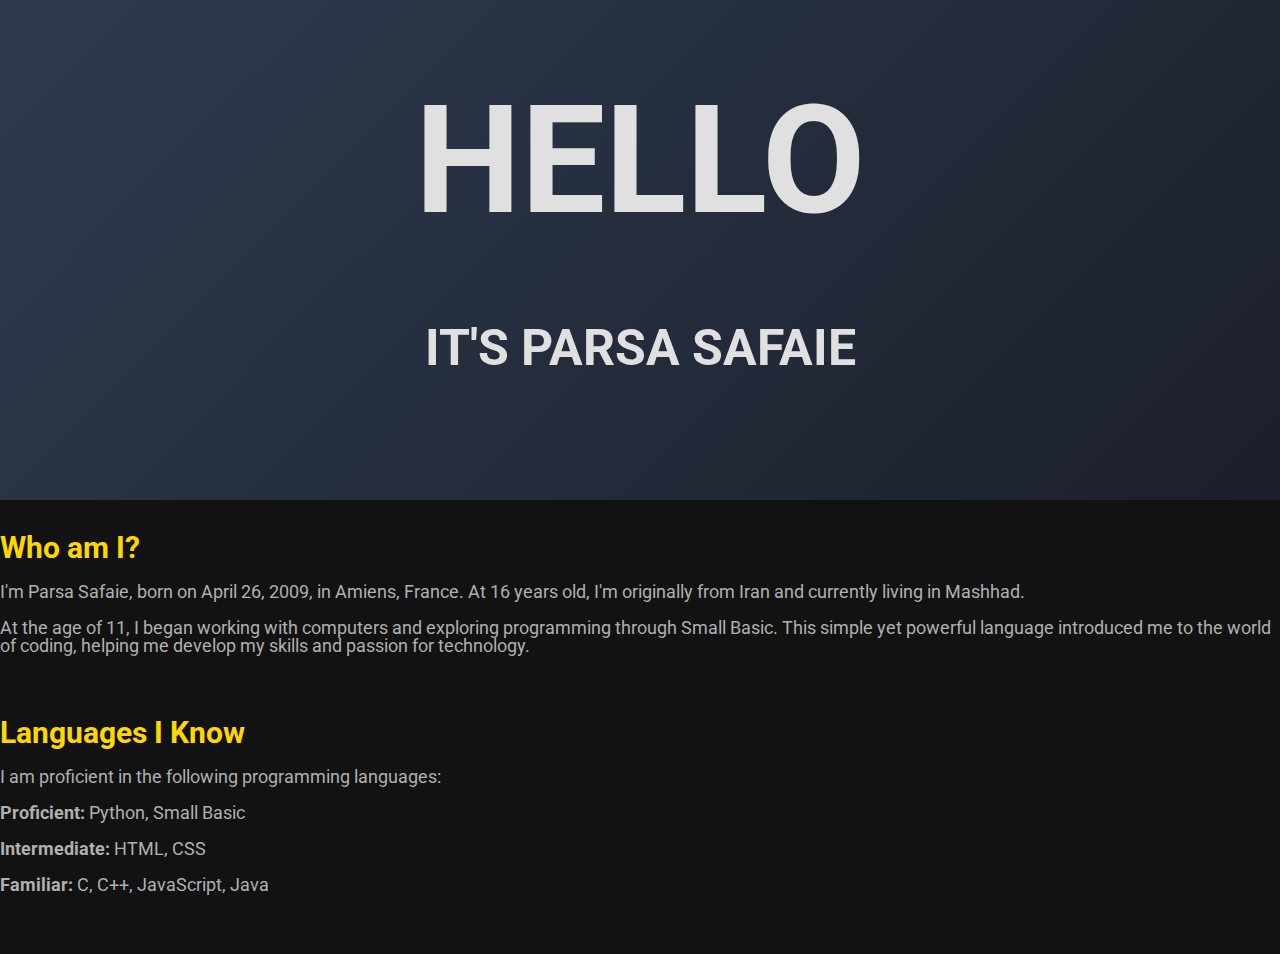
==== main.html @ f6d18842 "improve style" ====
<!DOCTYPE html>
<html>
<head>
    <link href="https://fonts.googleapis.com/css2?family=Roboto:wght@400;500;700&display=swap" rel="stylesheet">
    <meta charset='utf-8'>
    <meta http-equiv='X-UA-Compatible' content='IE=edge'>
    <title>PS</title>
    <meta name='viewport' content='width=device-width, initial-scale=1'>
    <link rel='stylesheet' type='text/css' media='screen' href='main.css'>
</head>

</head>
<body>
    <div class="intro-hello">
        <h1 class="title">HELLO</h1>
        <h3 class="mini-title">IT'S PARSA SAFAIE</h3>
    </div>

    <div class="info-div">
        <h3 class="part-title">Who am I?</h3>
        <p class="info">I'm Parsa Safaie, born on April 26, 2009, in Amiens, France. At 16 years old, I'm originally from Iran and currently living in Mashhad.</p>
        <p class="info">At the age of 11, I began working with computers and exploring programming through Small Basic. This simple yet powerful language introduced me to the world of coding, helping me develop my skills and passion for technology.</p>
    </div>

    <div class="info-div">
        <h3 class="part-title">Languages I Know</h3>
        <p class="info">I am proficient in the following programming languages:</p>
        <p class="info"><strong>Proficient:</strong> Python, Small Basic</p>
        <p class="info"><strong>Intermediate:</strong> HTML, CSS</p>
        <p class="info"><strong>Familiar:</strong> C, C++, JavaScript, Java</p>
    </div>
    

</body>
</html>
---- main.css ----
body {
    background-color: #121212;
    color: #E0E0E0;
    font-family: 'Roboto', sans-serif;
    margin: 0;
}

.title {
    color: #E0E0E0;
    font-size: 150px;
    margin-bottom: 0;
    margin-top: 0;
}

.part-title {
    font-size: 30px;
    margin-bottom: 10px;
    color: #FFD700;
}

.mini-title {
    color: #E0E0E0;
    font-size: 50px;
}

.intro-hello {
    height: 500px;
    text-align: center;
    background: linear-gradient(135deg, #2E3B4E, #1C1F2B);
    display: flex;
    flex-direction: column;
    justify-content: center;
    gap: 20px;
}

.info {
    font-size: 18px;
    color: #B0B0B0;
    line-height: 1;
}

.info-div {
    margin-bottom: 60px;
}
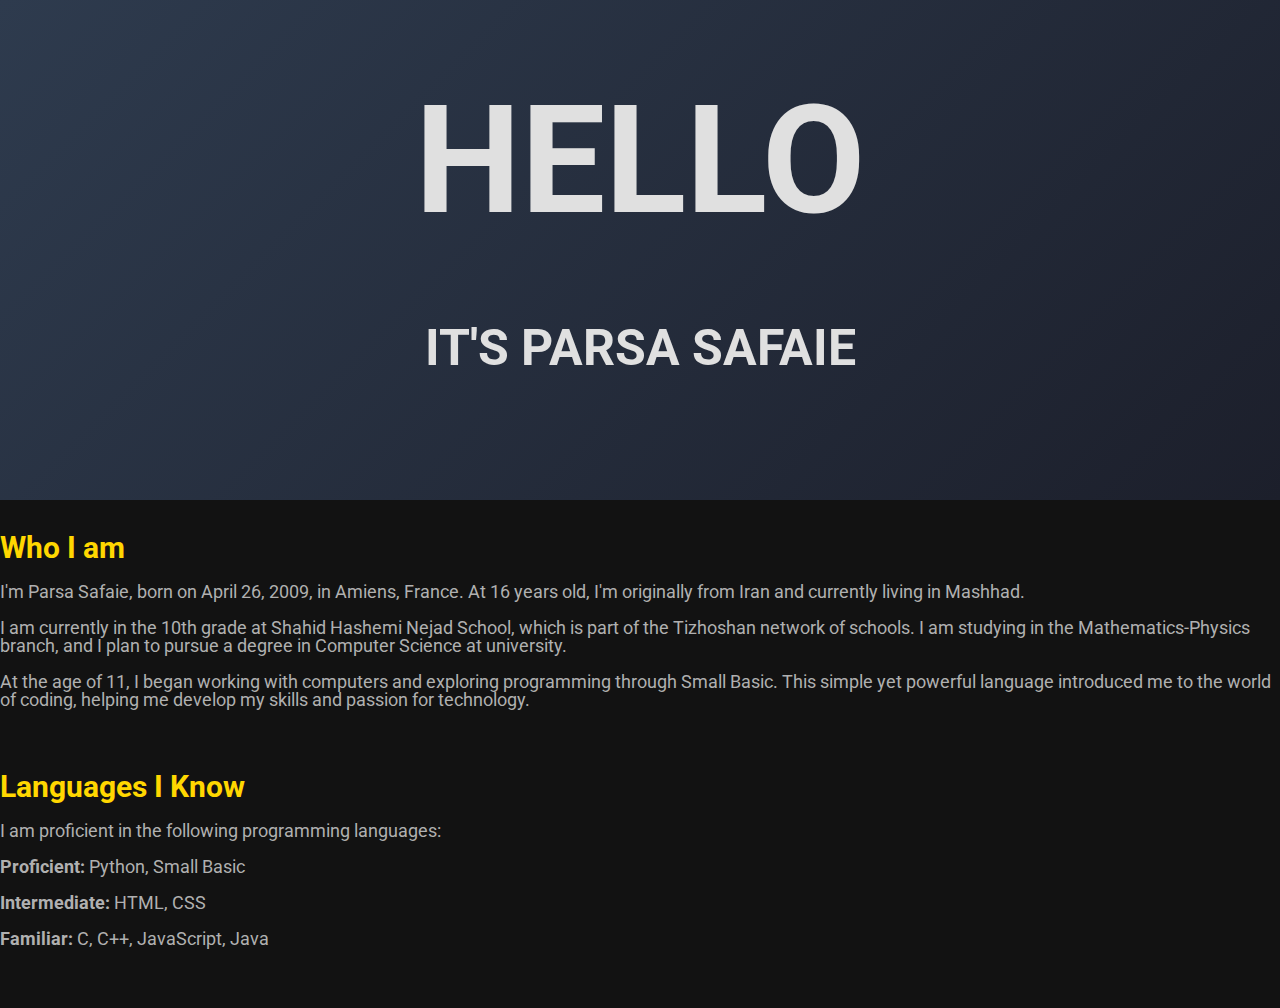
==== commit e2048102: "update "who i am" part" ====
--- a/main.html
+++ b/main.html
@@ -17,8 +17,9 @@
     </div>
 
     <div class="info-div">
-        <h3 class="part-title">Who am I?</h3>
+        <h3 class="part-title">Who I am</h3>
         <p class="info">I'm Parsa Safaie, born on April 26, 2009, in Amiens, France. At 16 years old, I'm originally from Iran and currently living in Mashhad.</p>
+        <p class="info">I am currently in the 10th grade at Shahid Hashemi Nejad School, which is part of the Tizhoshan network of schools. I am studying in the Mathematics-Physics branch, and I plan to pursue a degree in Computer Science at university.</p>
         <p class="info">At the age of 11, I began working with computers and exploring programming through Small Basic. This simple yet powerful language introduced me to the world of coding, helping me develop my skills and passion for technology.</p>
     </div>
 
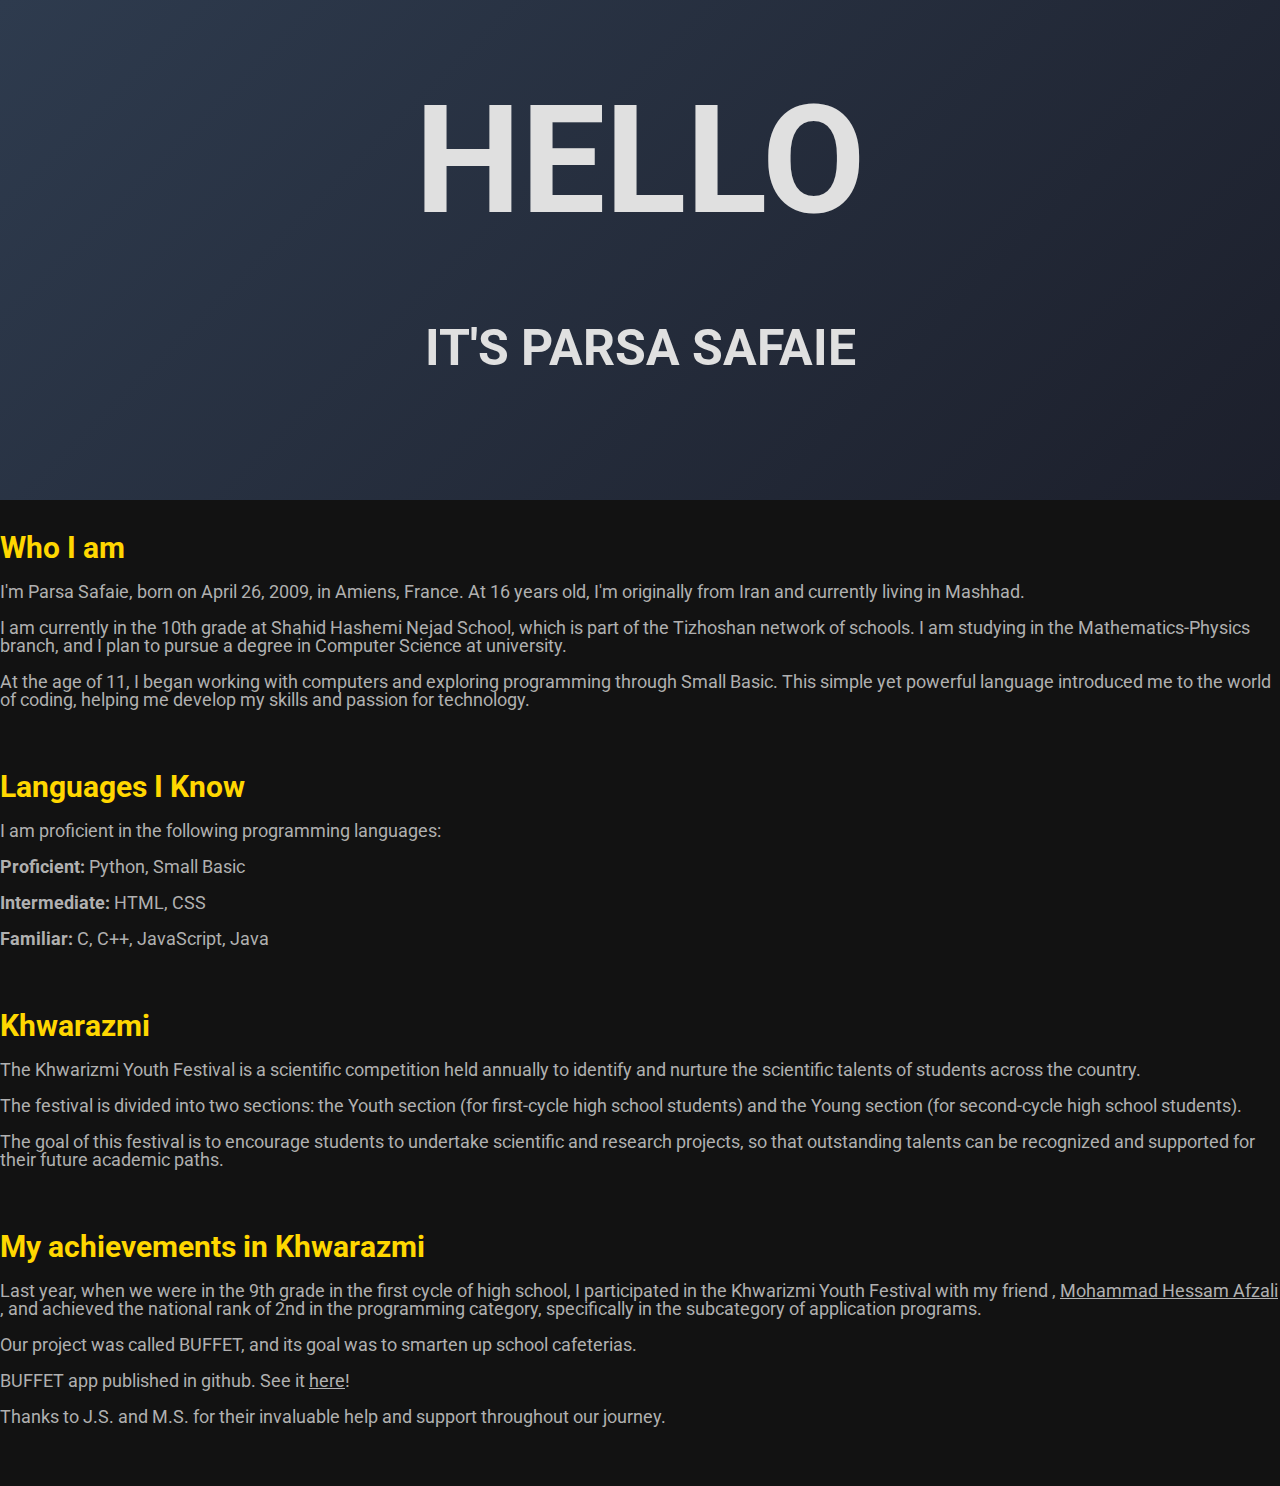
==== commit fb21e649: "add Khwarazmi parts" ====
--- a/main.html
+++ b/main.html
@@ -30,7 +30,21 @@
         <p class="info"><strong>Intermediate:</strong> HTML, CSS</p>
         <p class="info"><strong>Familiar:</strong> C, C++, JavaScript, Java</p>
     </div>
-    
+
+    <div class="info-div">
+        <h3 class="part-title">Khwarazmi</h3>
+        <p class="info">The Khwarizmi Youth Festival is a scientific competition held annually to identify and nurture the scientific talents of students across the country.</p>
+        <p class="info">The festival is divided into two sections: the Youth section (for first-cycle high school students) and the Young section (for second-cycle high school students).</p>
+        <p class="info">The goal of this festival is to encourage students to undertake scientific and research projects, so that outstanding talents can be recognized and supported for their future academic paths.</p>
+    </div>
+
+    <div class="info-div">
+        <h3 class="part-title">My achievements in Khwarazmi</h3>
+        <p class="info">Last year, when we were in the 9th grade in the first cycle of high school, I participated in the Khwarizmi Youth Festival with my friend , <a href="https://github.com/mhafzali">Mohammad Hessam Afzali</a> , and achieved the national rank of 2nd in the programming category, specifically in the subcategory of application programs.</p>
+        <p class="info">Our project was called BUFFET, and its goal was to smarten up school cafeterias.</p>
+        <p class="info">BUFFET app published in github. See it <a href="https://github.com/BuffetProgram/Buffet">here</a>!</p>
+        <p class="info">Thanks to J.S. and M.S. for their invaluable help and support throughout our journey.</p>
+    </div>
 
 </body>
 </html>--- a/main.css
+++ b/main.css
@@ -41,4 +41,12 @@
 
 .info-div {
     margin-bottom: 60px;
+}
+
+a {
+    color: #B0B0B0;
+}
+
+a:hover {
+    color: #FFD700;
 }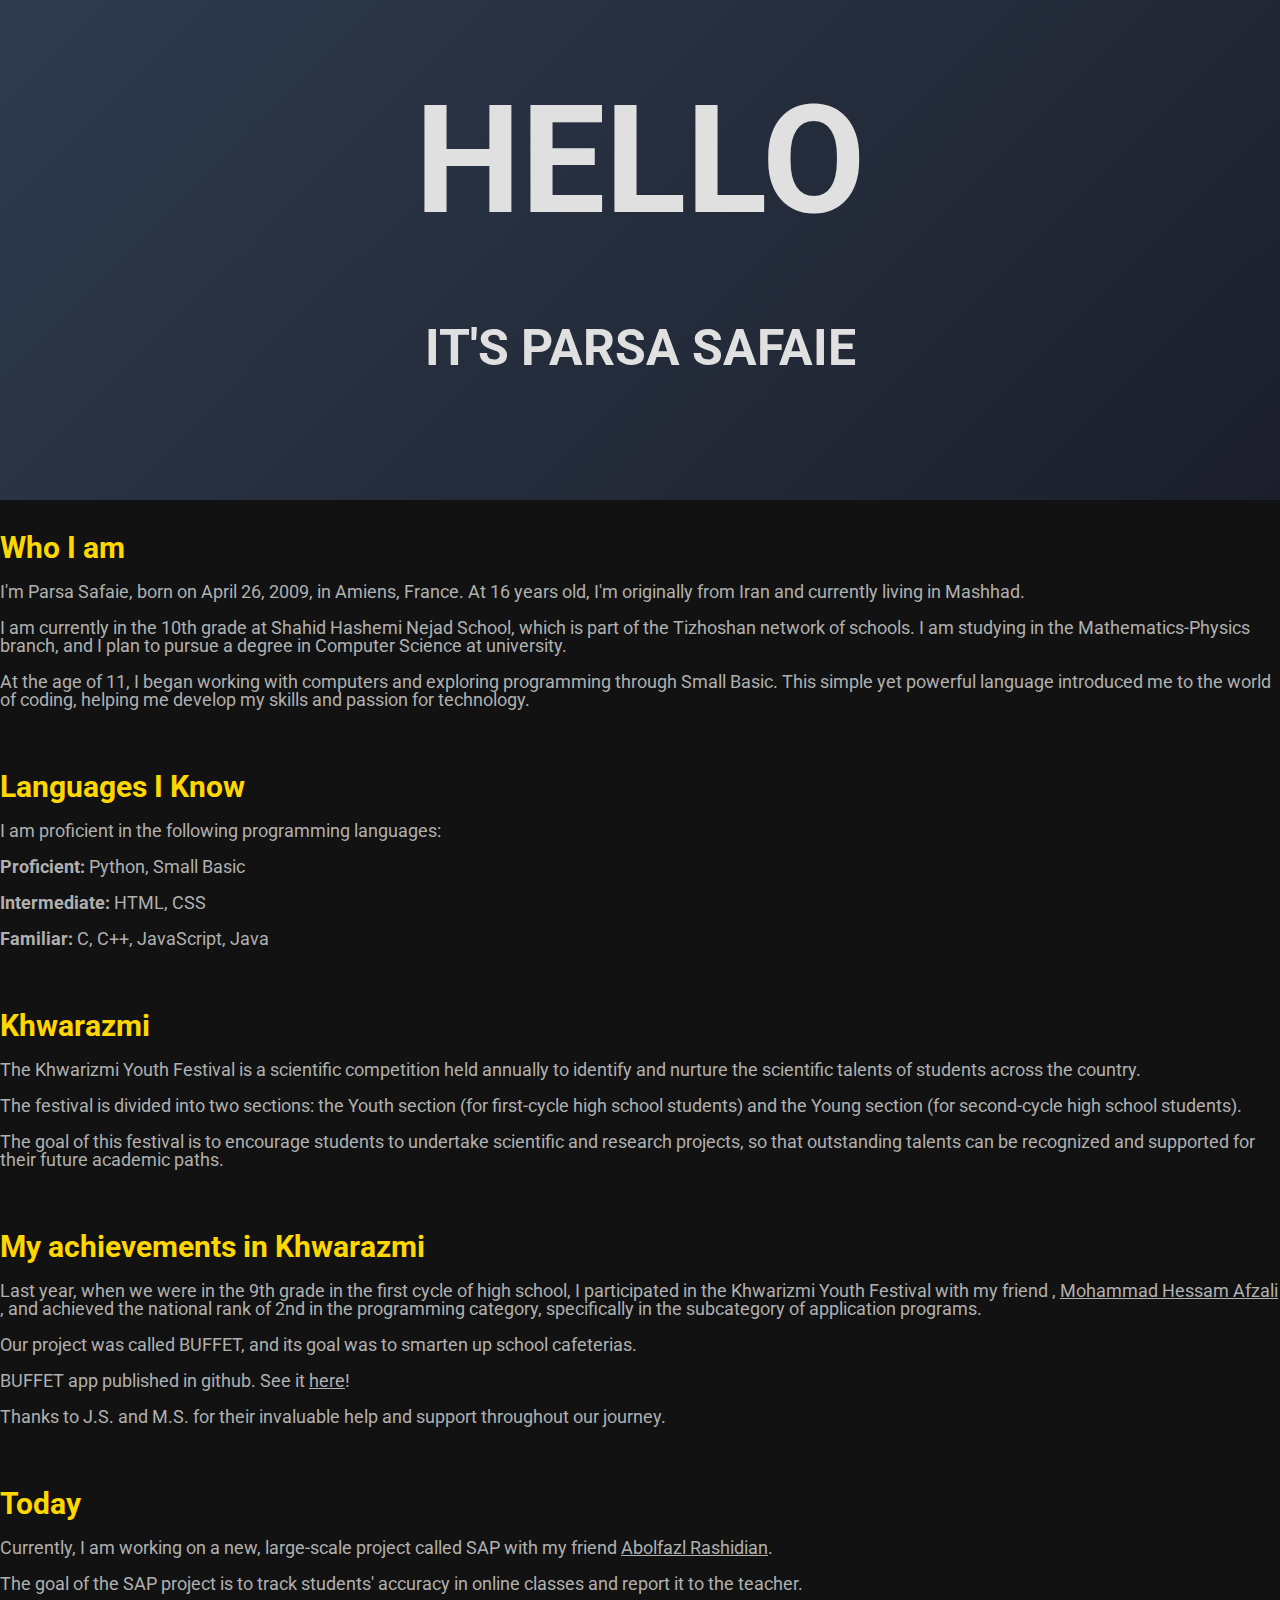
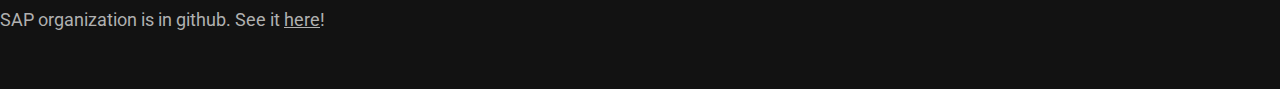
==== commit c1931535: "add "Today" part" ====
--- a/main.html
+++ b/main.html
@@ -46,5 +46,12 @@
         <p class="info">Thanks to J.S. and M.S. for their invaluable help and support throughout our journey.</p>
     </div>
 
+    <div class="info-div">
+        <h3 class="part-title">Today</h3>
+        <p class="info">Currently, I am working on a new, large-scale project called SAP with my friend <a href="https://github.com/abolfazlrashidian">Abolfazl Rashidian</a>.</p>
+        <p class="info">The goal of the SAP project is to track students' accuracy in online classes and report it to the teacher.</p>
+        <p class="info">SAP organization is in github. See it <a href="https://github.com/SAP-Program">here</a>!</p>
+    </div>
+
 </body>
 </html>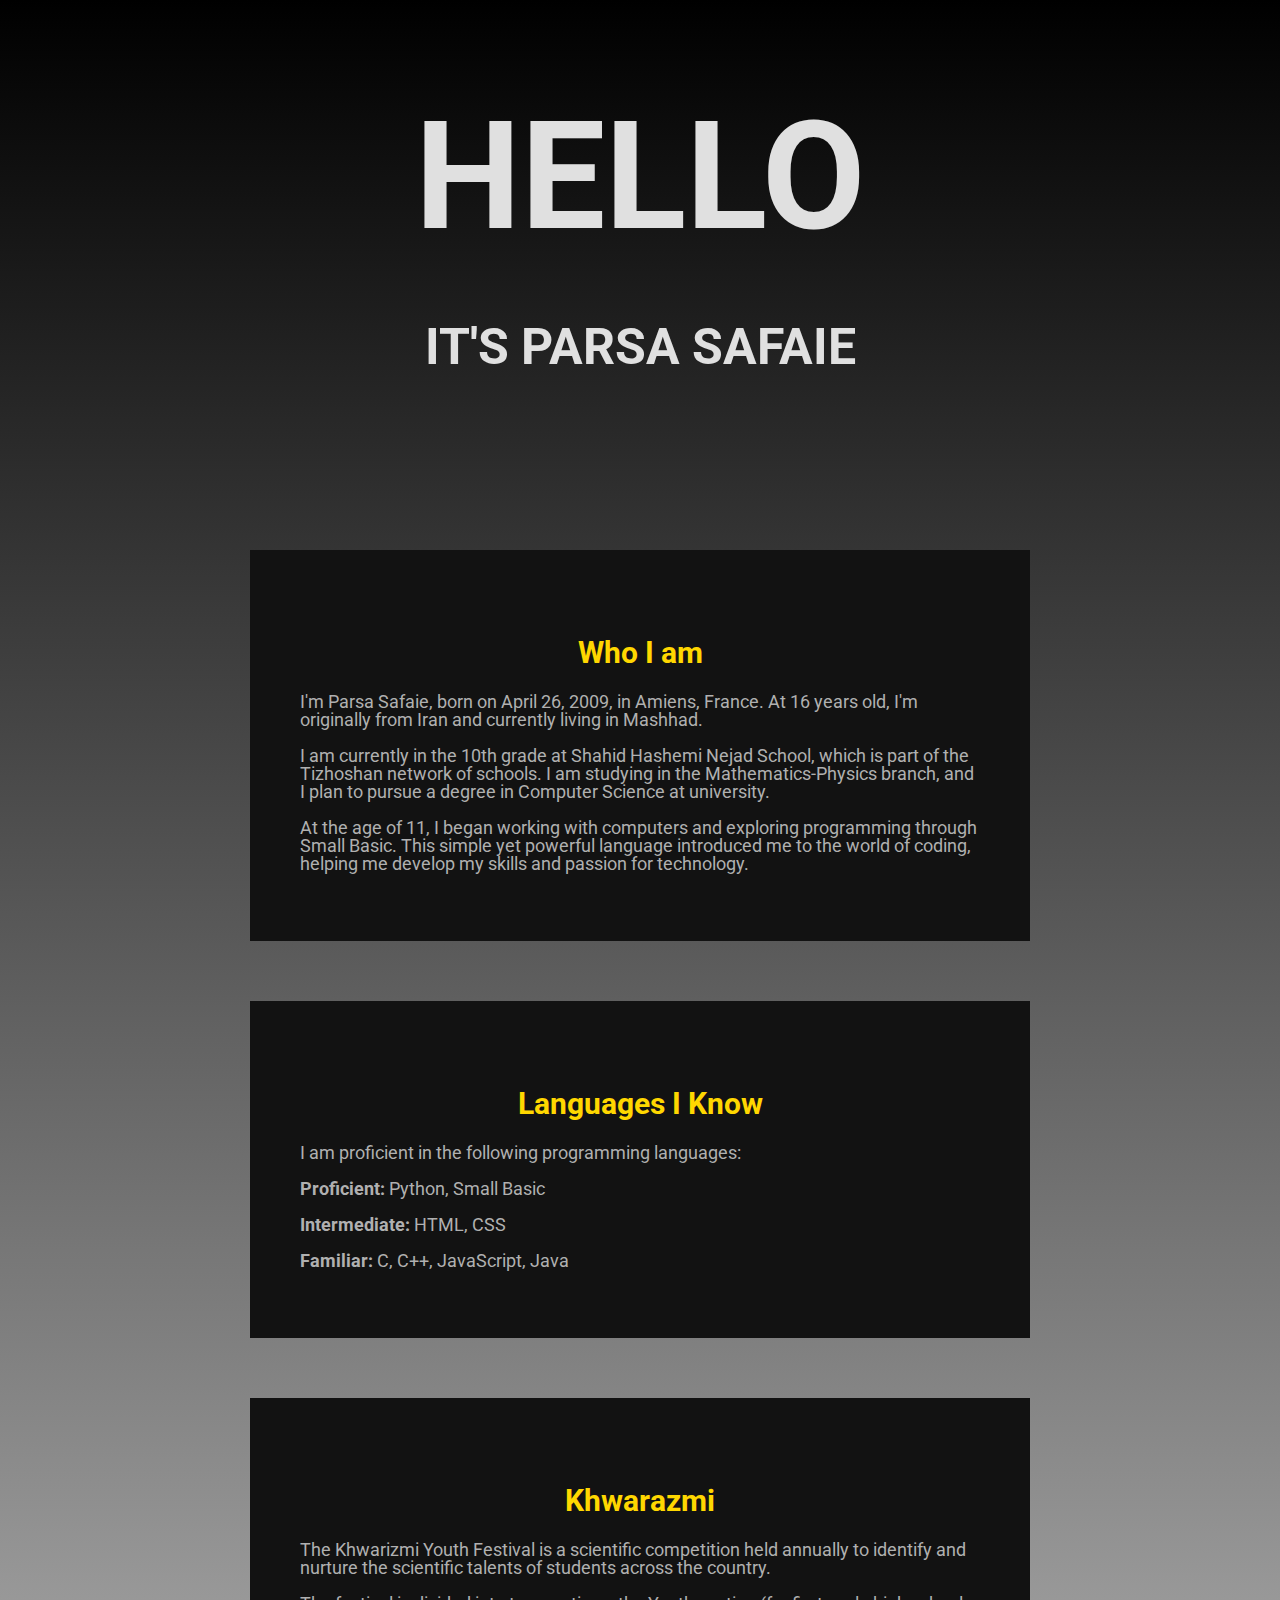
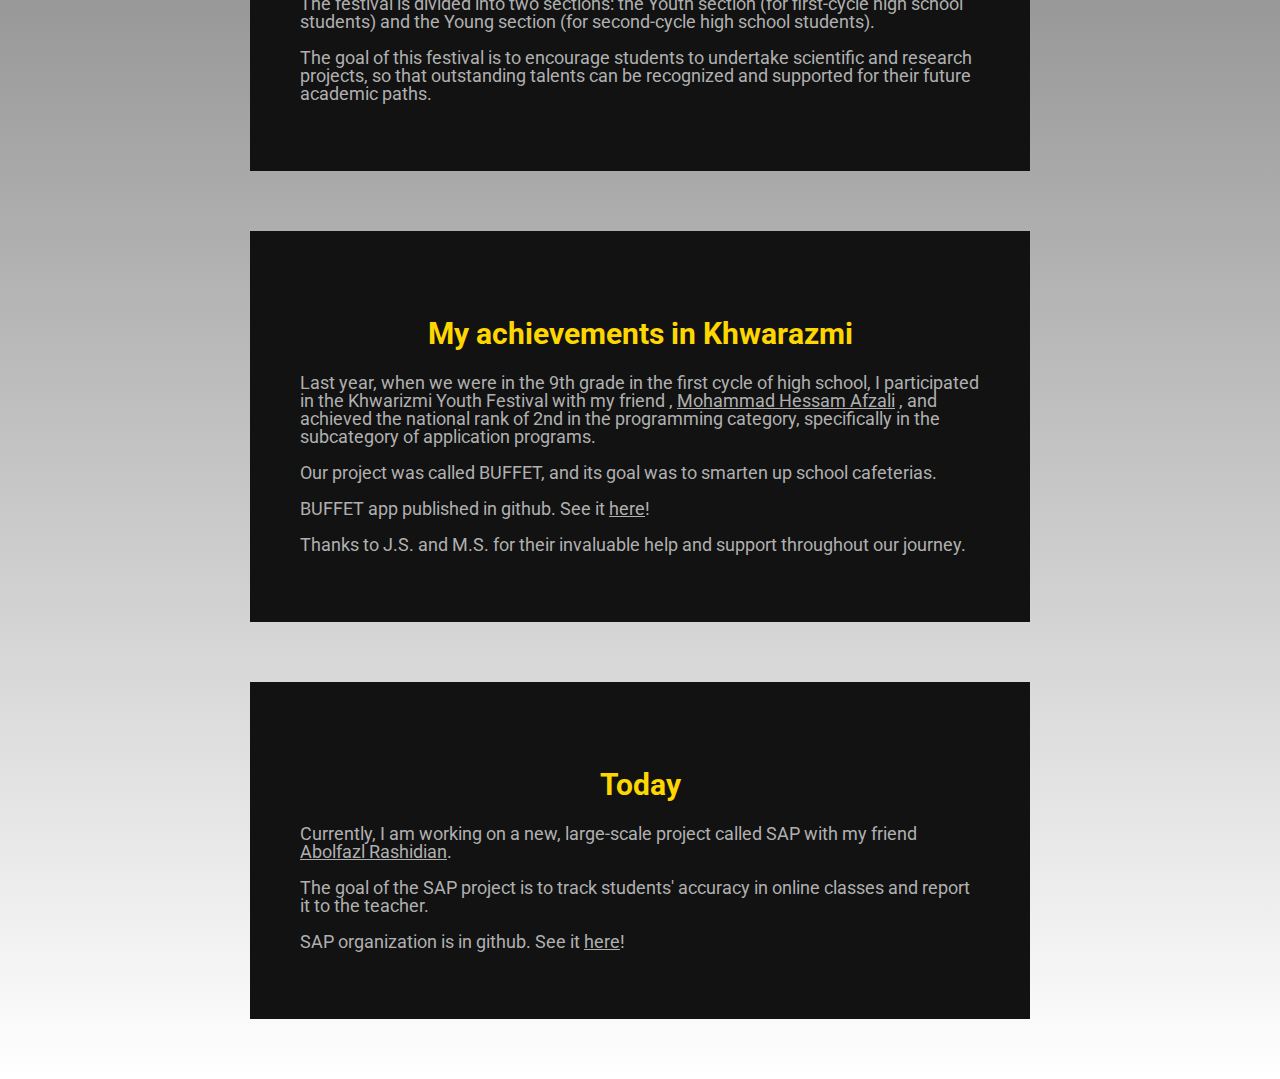
==== commit 5d8c33e8: "update style" ====
--- a/main.html
+++ b/main.html
@@ -15,9 +15,10 @@
         <h1 class="title">HELLO</h1>
         <h3 class="mini-title">IT'S PARSA SAFAIE</h3>
     </div>
+    
 
     <div class="info-div">
-        <h3 class="part-title">Who I am</h3>
+        <h3 class="part-title" h>Who I am</h3>
         <p class="info">I'm Parsa Safaie, born on April 26, 2009, in Amiens, France. At 16 years old, I'm originally from Iran and currently living in Mashhad.</p>
         <p class="info">I am currently in the 10th grade at Shahid Hashemi Nejad School, which is part of the Tizhoshan network of schools. I am studying in the Mathematics-Physics branch, and I plan to pursue a degree in Computer Science at university.</p>
         <p class="info">At the age of 11, I began working with computers and exploring programming through Small Basic. This simple yet powerful language introduced me to the world of coding, helping me develop my skills and passion for technology.</p>
--- a/main.css
+++ b/main.css
@@ -1,8 +1,10 @@
 body {
-    background-color: #121212;
+    background: linear-gradient(180deg, #000000, #FFFFFF);
     color: #E0E0E0;
     font-family: 'Roboto', sans-serif;
     margin: 0;
+    line-height: 1.5;
+
 }
 
 .title {
@@ -16,21 +18,23 @@
     font-size: 30px;
     margin-bottom: 10px;
     color: #FFD700;
+    text-align: center;
 }
 
 .mini-title {
     color: #E0E0E0;
     font-size: 50px;
+    margin-top: 0;
 }
 
 .intro-hello {
     height: 500px;
     text-align: center;
-    background: linear-gradient(135deg, #2E3B4E, #1C1F2B);
     display: flex;
     flex-direction: column;
     justify-content: center;
     gap: 20px;
+    margin-bottom: 50px;
 }
 
 .info {
@@ -40,13 +44,26 @@
 }
 
 .info-div {
+    background-color: #121212;;
     margin-bottom: 60px;
+    margin-left: 250px;
+    margin-right: 250px;
+    padding: 50px;
+    transition: all 0.5s ease;
+
+}
+
+.info-div:hover {
+    transition: all 0.5s ease;
+    transform: scale(1.05);
 }
 
 a {
     color: #B0B0B0;
+    transition: all 0.5s ease;
 }
 
 a:hover {
     color: #FFD700;
-}+    transition: all 0.5s ease;
+}
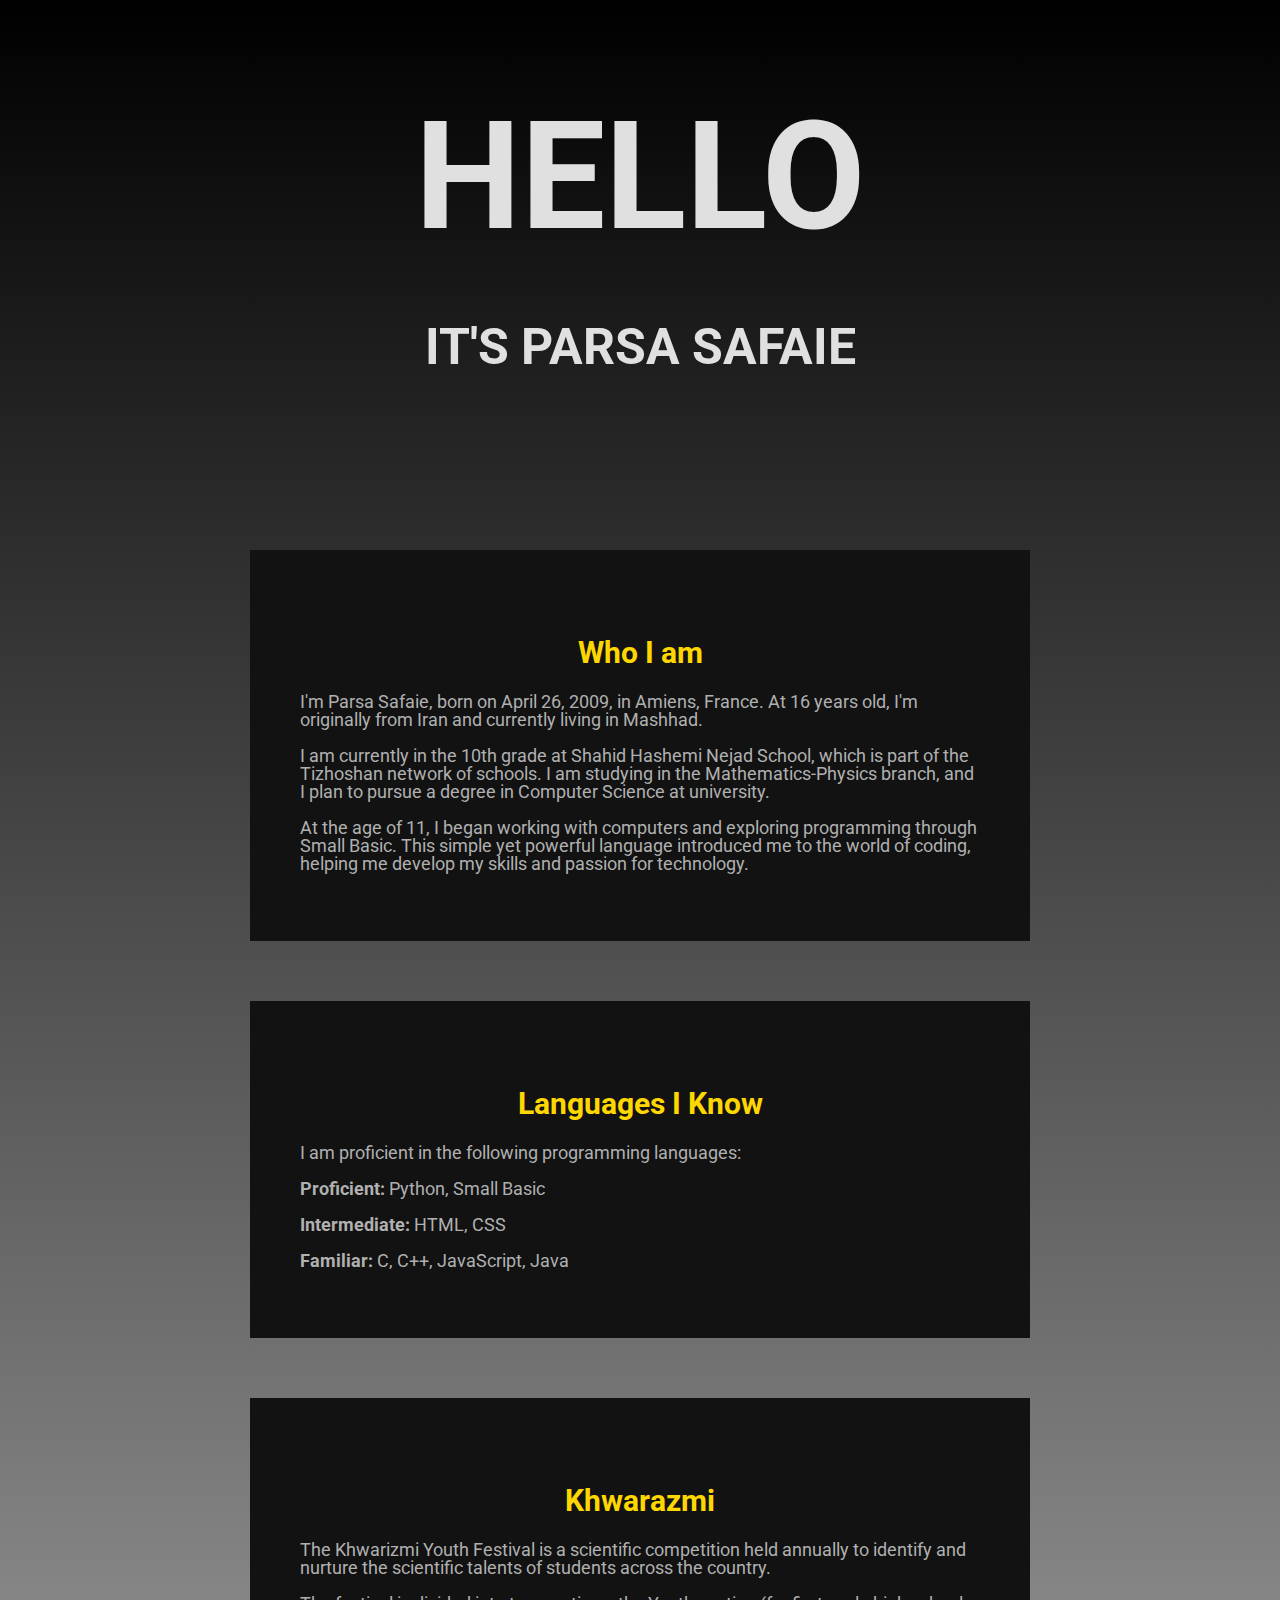
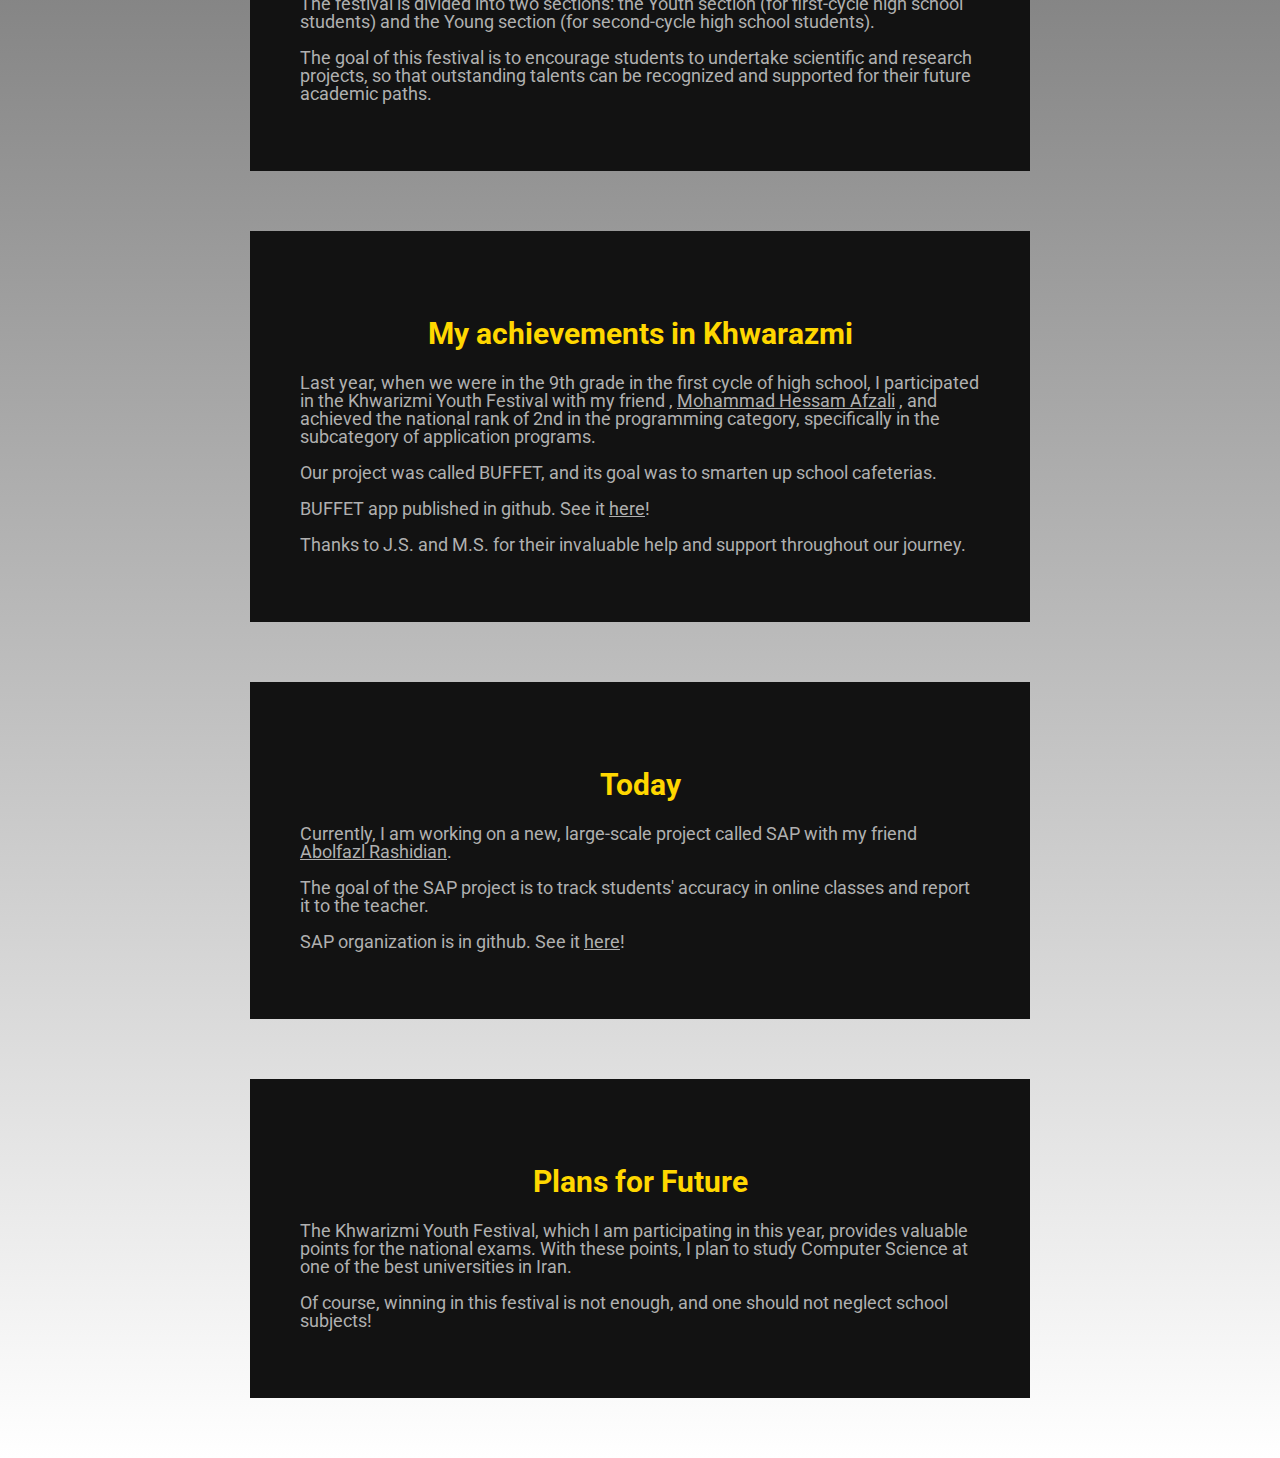
==== commit 1c013def: "add "plans for future" part" ====
--- a/main.html
+++ b/main.html
@@ -54,5 +54,11 @@
         <p class="info">SAP organization is in github. See it <a href="https://github.com/SAP-Program">here</a>!</p>
     </div>
 
+    <div class="info-div">
+        <h3 class="part-title">Plans for Future</h3>
+        <p class="info">The Khwarizmi Youth Festival, which I am participating in this year, provides valuable points for the national exams. With these points, I plan to study Computer Science at one of the best universities in Iran.</p>
+        <p class="info">Of course, winning in this festival is not enough, and one should not neglect school subjects!</p>
+    </div>
+
 </body>
 </html>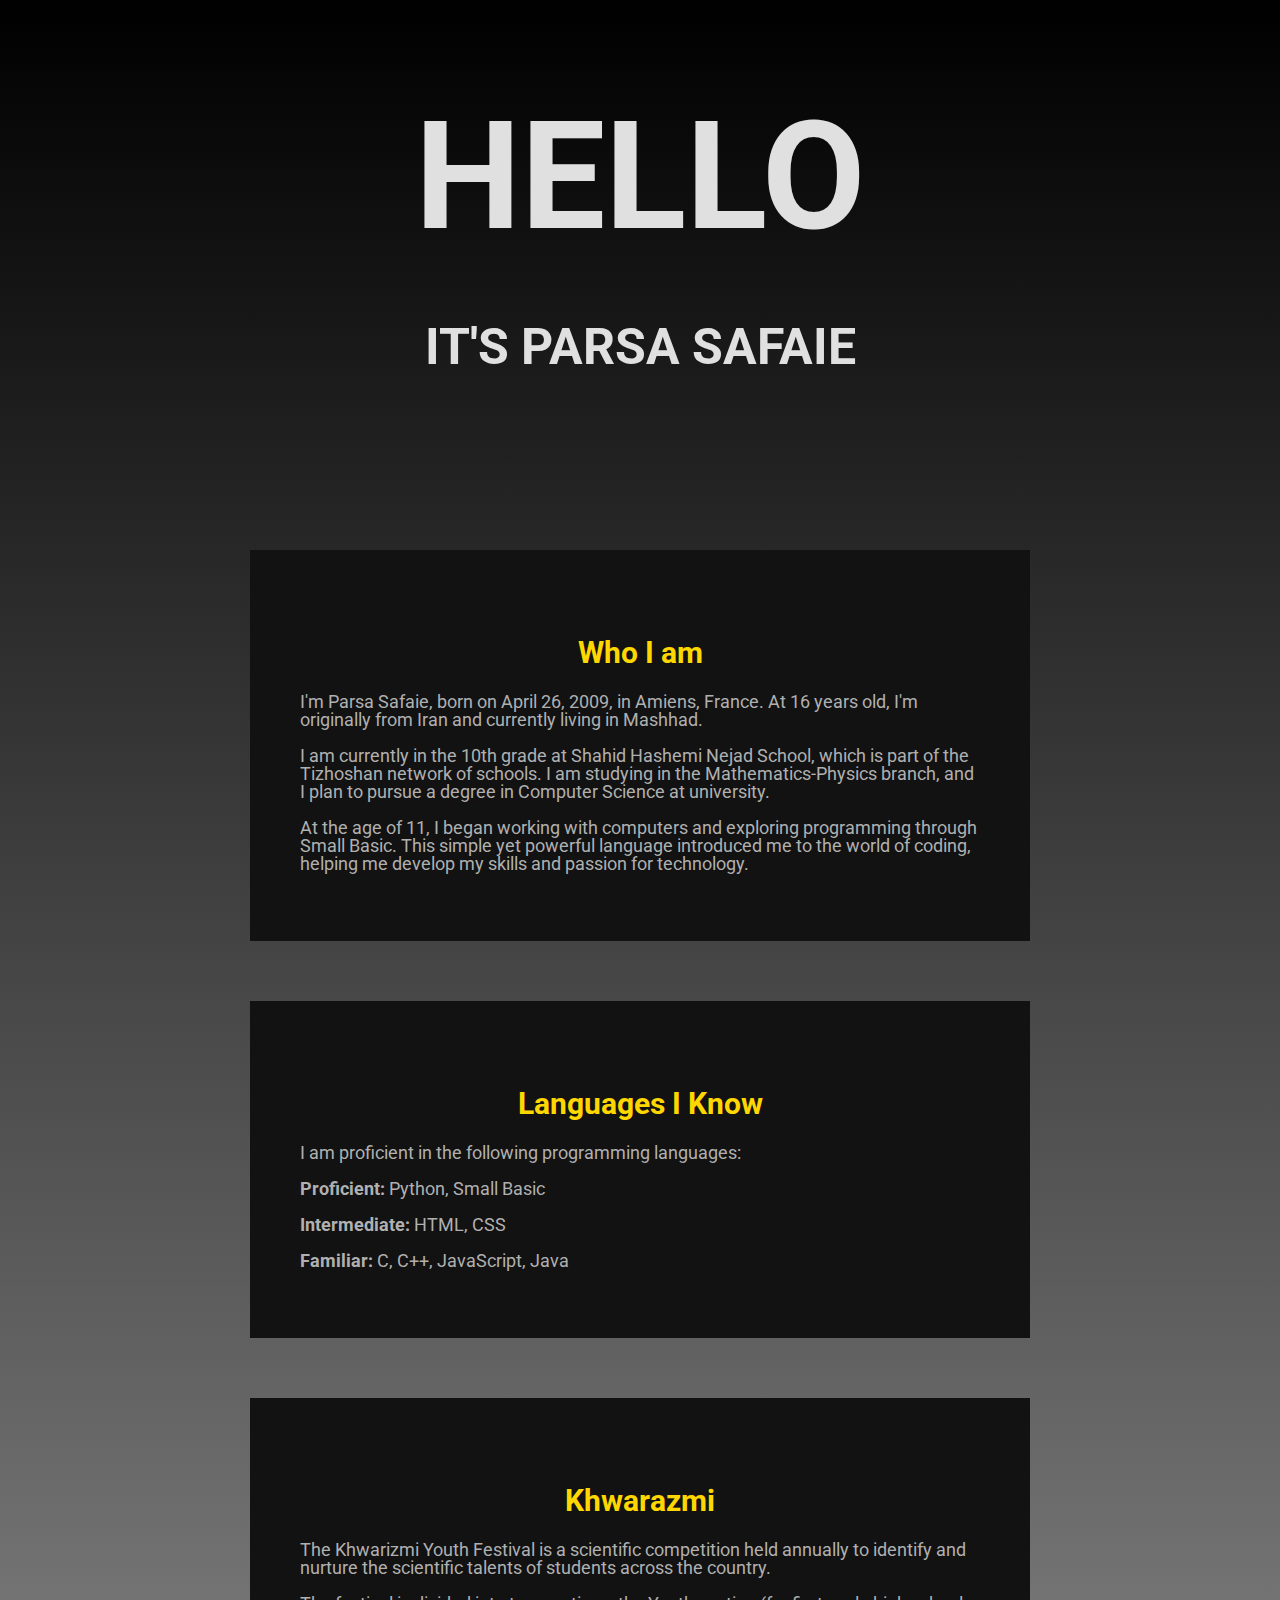
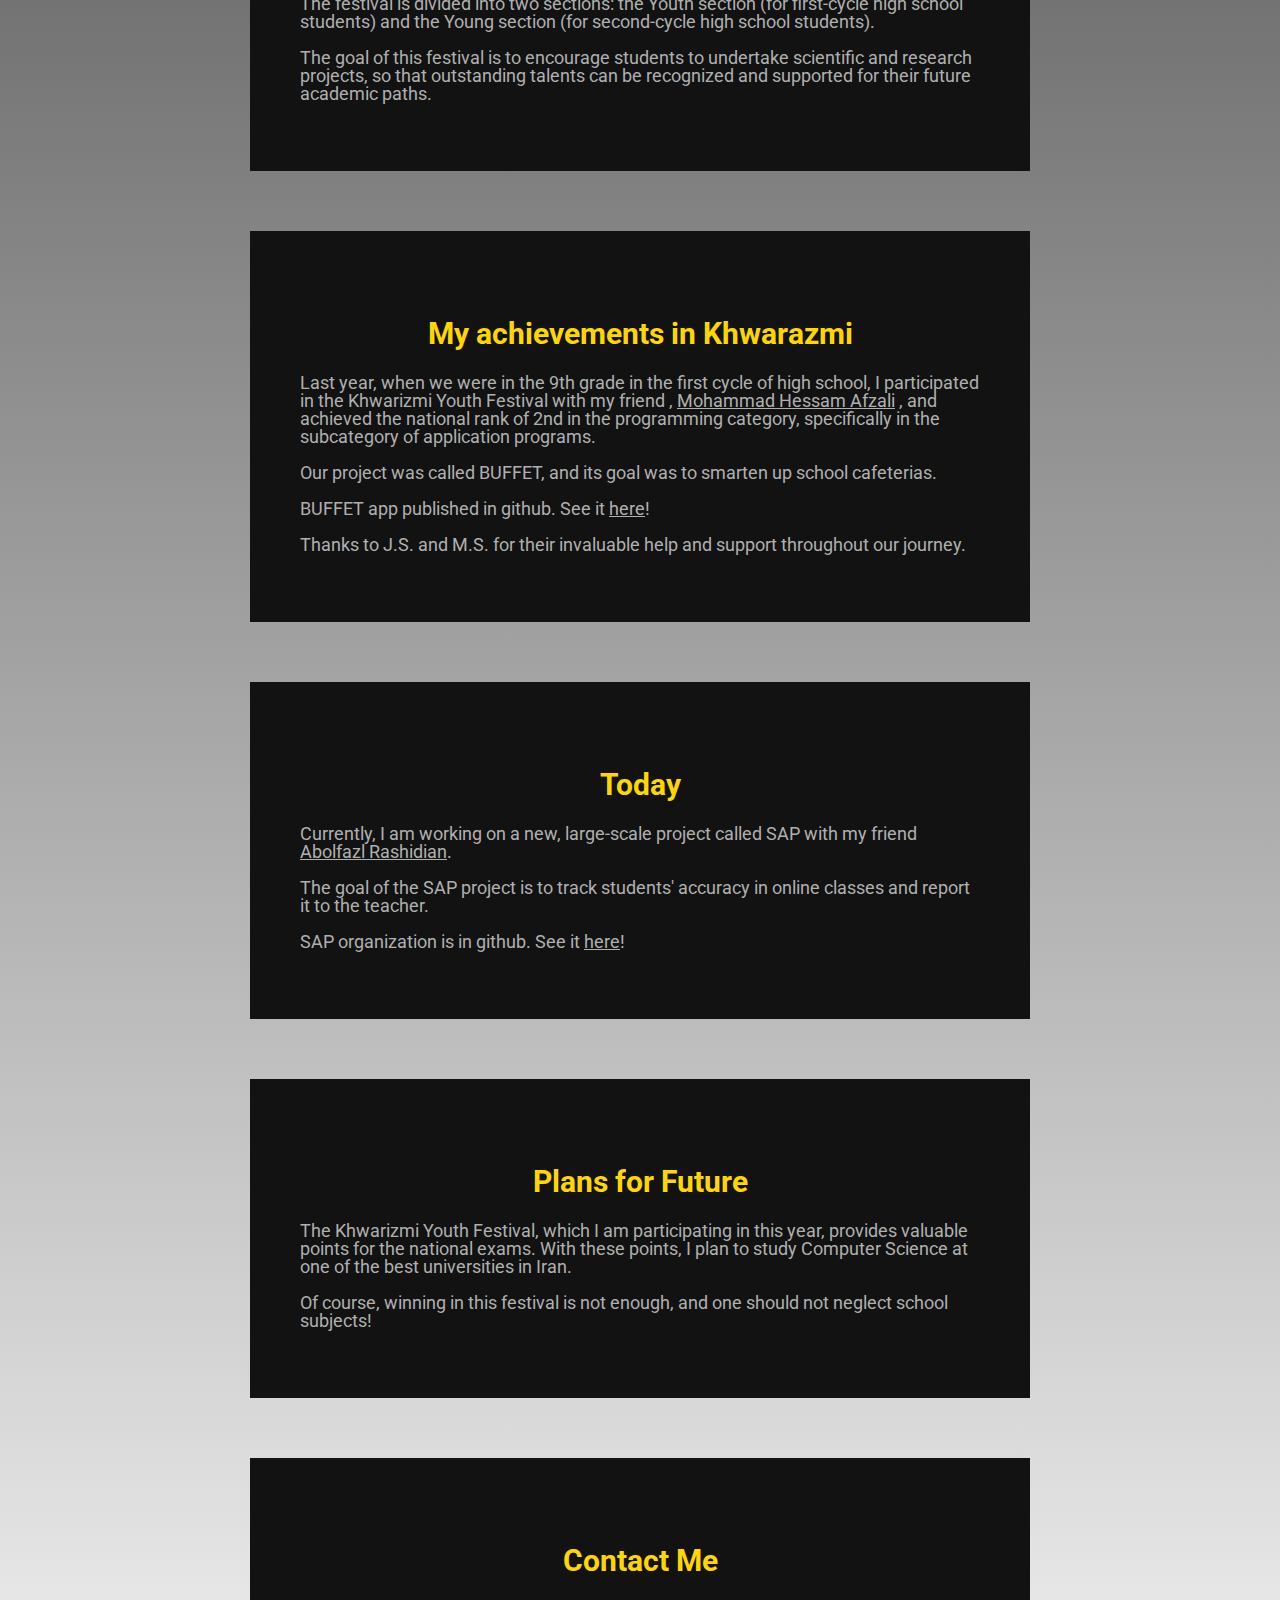
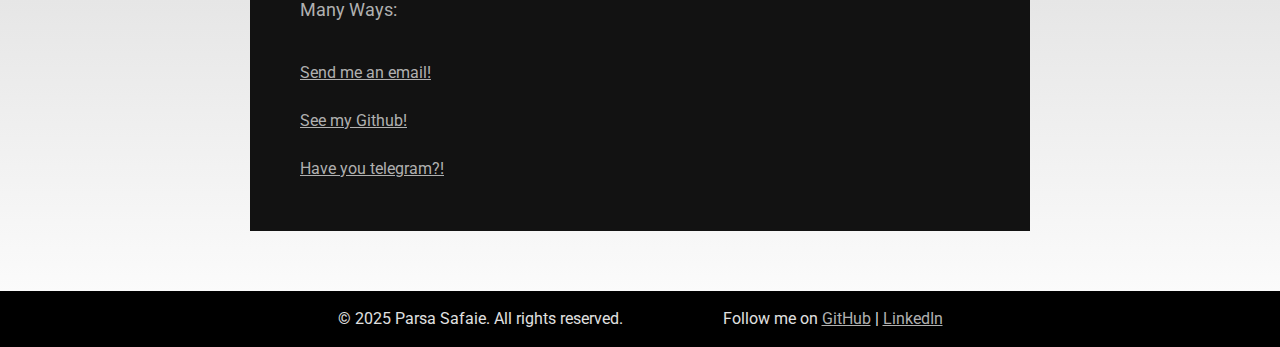
==== commit 8f043d9d: "add "contact me" and footer part" ====
--- a/main.html
+++ b/main.html
@@ -60,5 +60,18 @@
         <p class="info">Of course, winning in this festival is not enough, and one should not neglect school subjects!</p>
     </div>
 
+    <div class="info-div">
+        <h3 class="part-title">Contact Me</h3>
+        <p class="info">Many Ways:</p><br>
+        <a href="mailto:parsasafaie.2568@proton.me">Send me an email!</a><br><br>
+        <a href="https://github.com/parsasafaie">See my Github!</a><br><br>
+        <a href="https://t.me/parsasafaie68">Have you telegram?!</a>
+    </div>
+
+    <footer>
+        <p>&copy; 2025 Parsa Safaie. All rights reserved.</p>
+        <p>Follow me on <a href="https://github.com/parsasafaie" target="_blank">GitHub</a> | <a href="https://www.linkedin.com/in/parsa-safaie-1225aa358/" target="_blank">LinkedIn</a></p>
+    </footer>
+
 </body>
 </html>--- a/main.css
+++ b/main.css
@@ -3,6 +3,7 @@
     color: #E0E0E0;
     font-family: 'Roboto', sans-serif;
     margin: 0;
+    padding: 0;
     line-height: 1.5;
 
 }
@@ -67,3 +68,13 @@
     color: #FFD700;
     transition: all 0.5s ease;
 }
+
+footer {
+    background-color: #000000;
+    margin-bottom: 0px;
+    display: flex;
+    flex-direction: row;
+    text-align: center;
+    justify-content: center;
+    gap: 100px;
+}
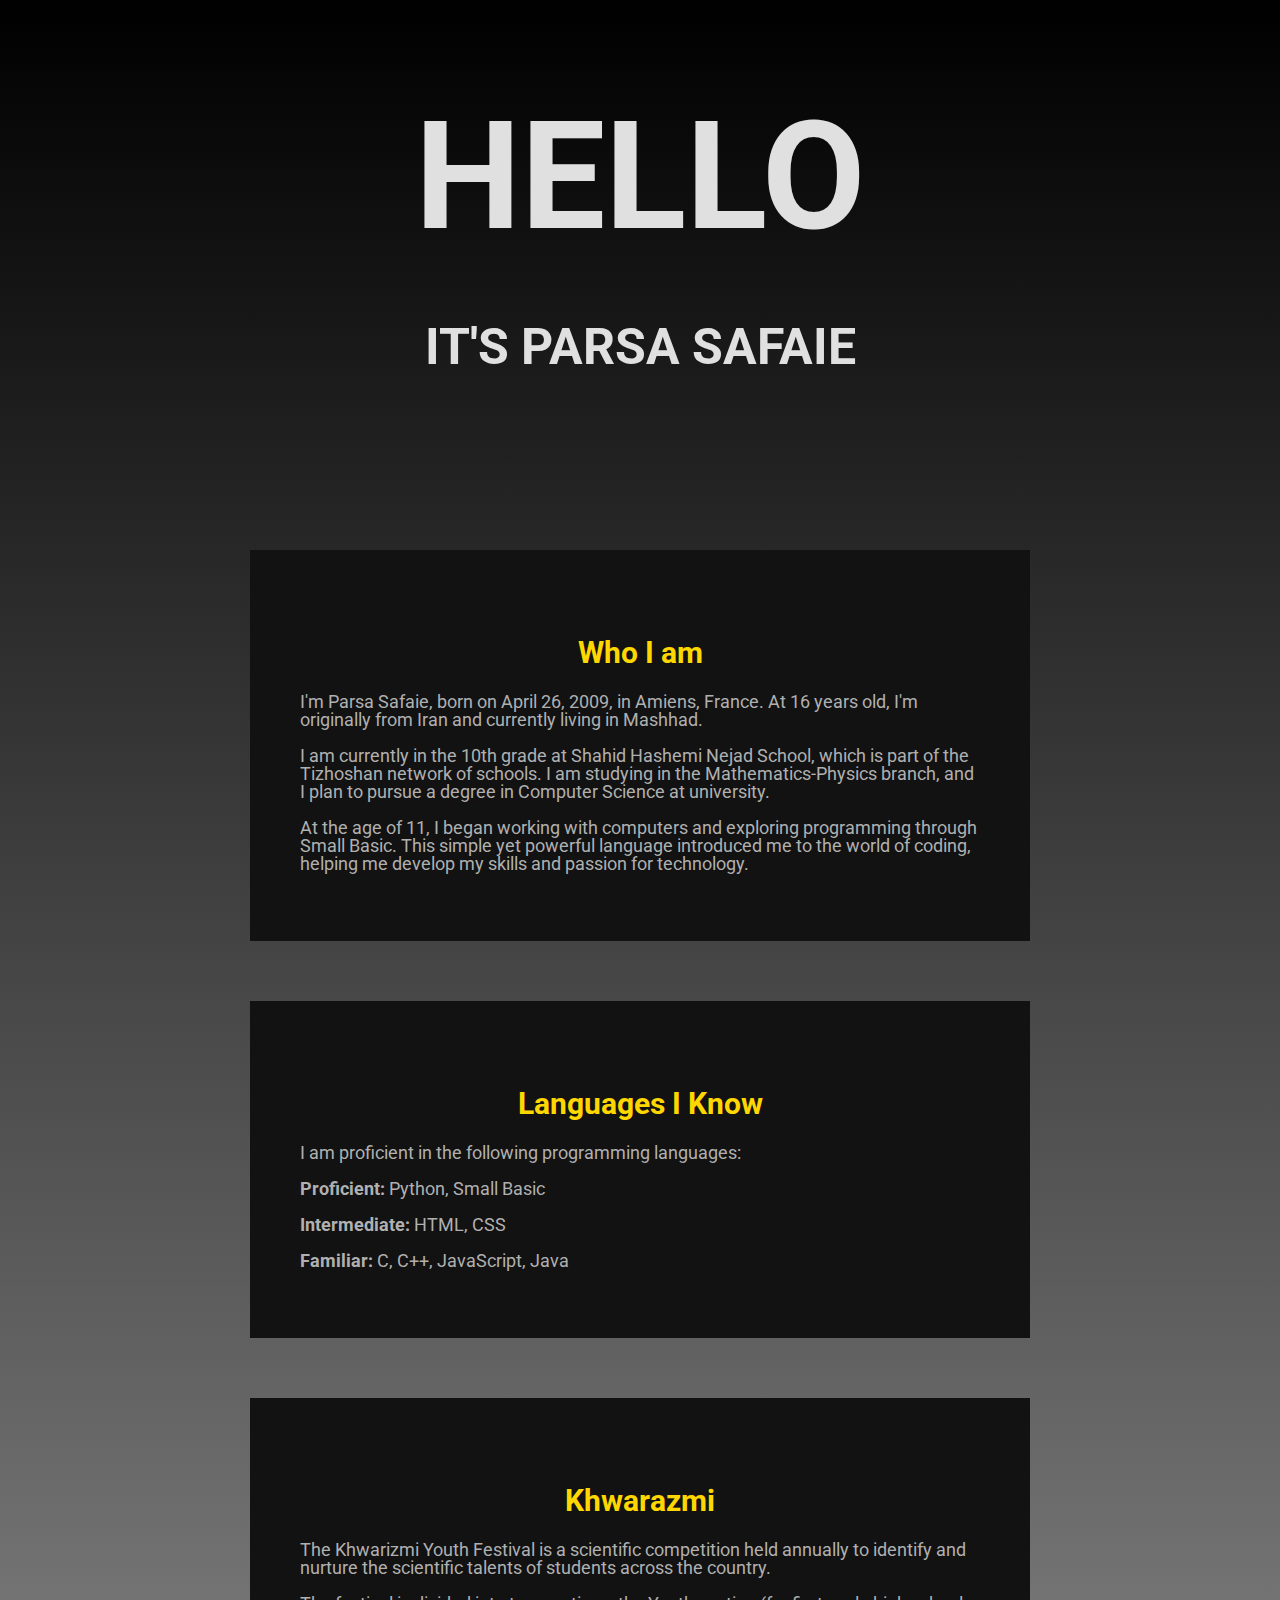
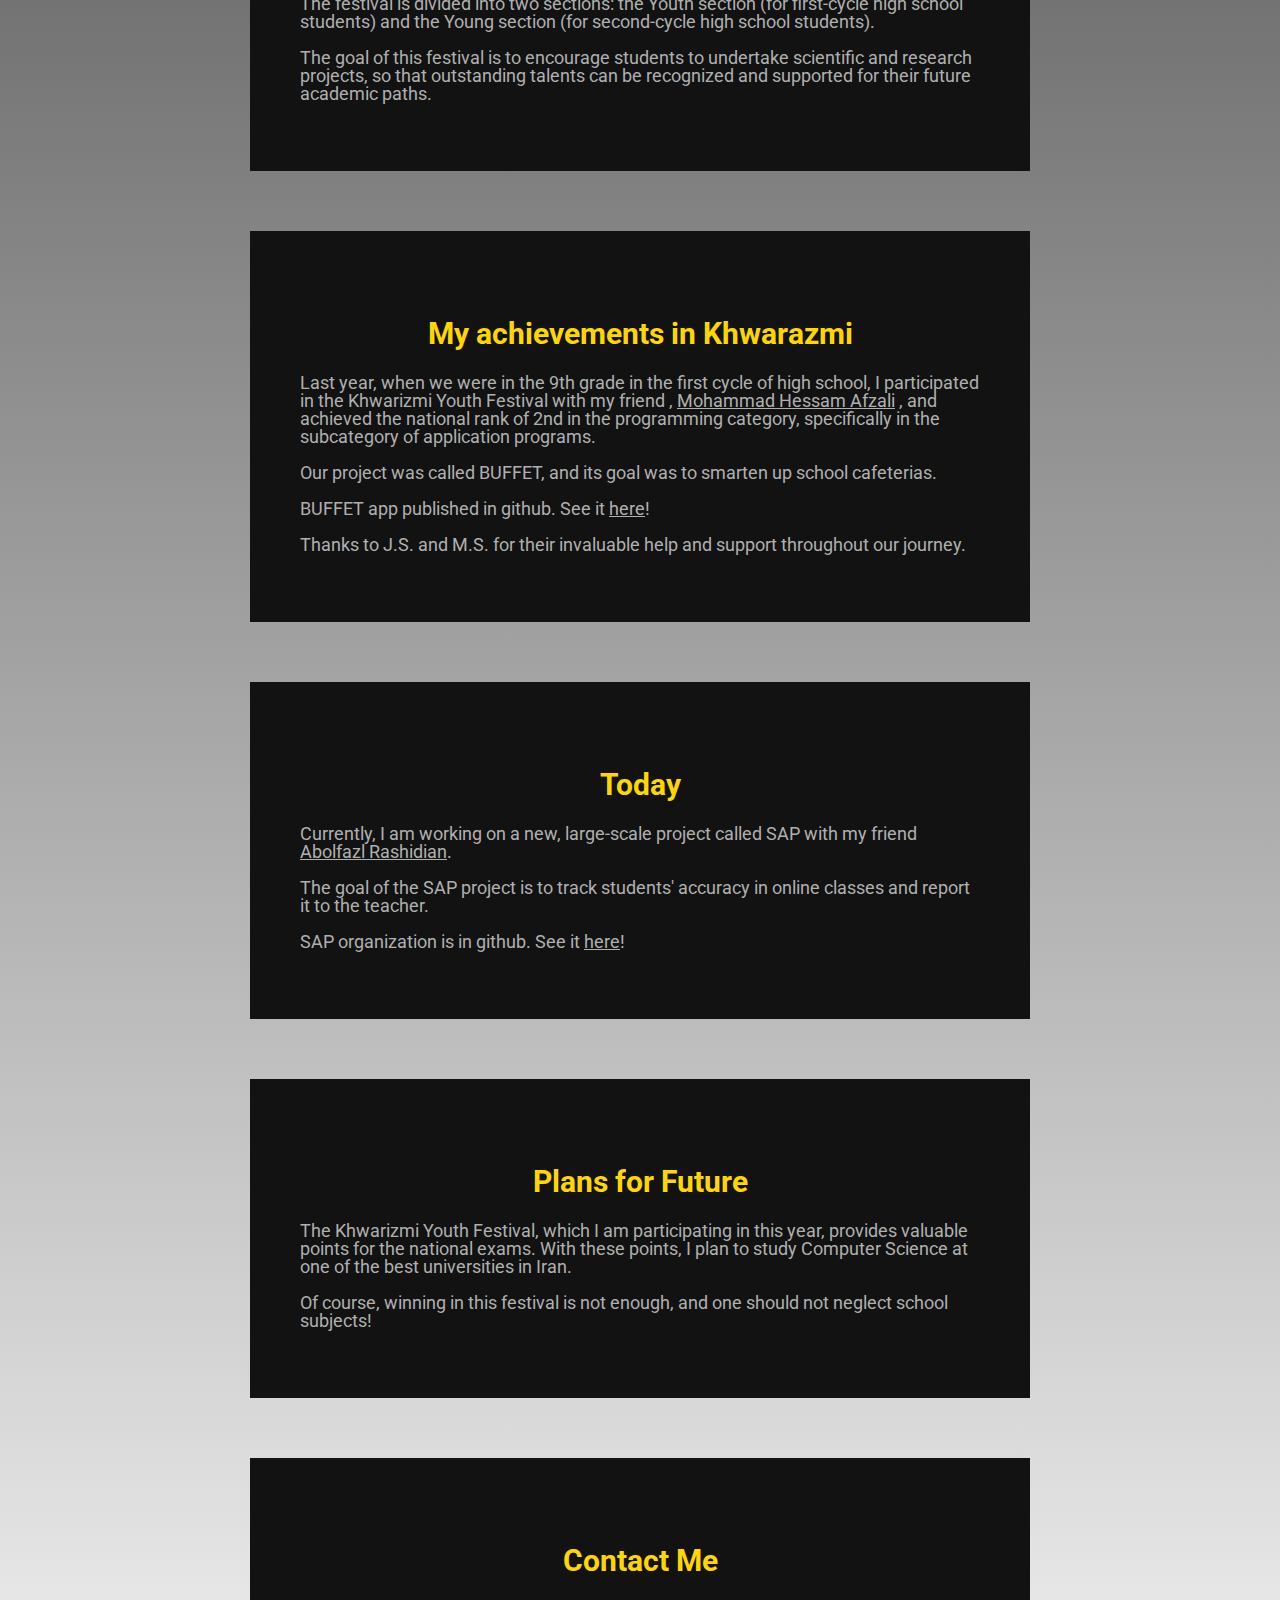
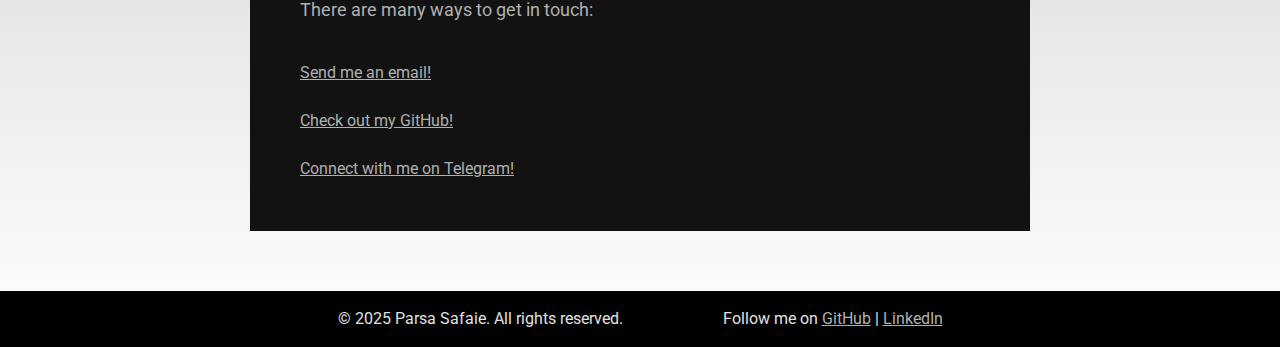
==== commit ce13ae6e: "update "contact me" part" ====
--- a/main.html
+++ b/main.html
@@ -62,12 +62,12 @@
 
     <div class="info-div">
         <h3 class="part-title">Contact Me</h3>
-        <p class="info">Many Ways:</p><br>
+        <p class="info">There are many ways to get in touch:</p><br>
         <a href="mailto:parsasafaie.2568@proton.me">Send me an email!</a><br><br>
-        <a href="https://github.com/parsasafaie">See my Github!</a><br><br>
-        <a href="https://t.me/parsasafaie68">Have you telegram?!</a>
+        <a href="https://github.com/parsasafaie">Check out my GitHub!</a><br><br>
+        <a href="https://t.me/parsasafaie68">Connect with me on Telegram!</a>
     </div>
-
+    
     <footer>
         <p>&copy; 2025 Parsa Safaie. All rights reserved.</p>
         <p>Follow me on <a href="https://github.com/parsasafaie" target="_blank">GitHub</a> | <a href="https://www.linkedin.com/in/parsa-safaie-1225aa358/" target="_blank">LinkedIn</a></p>
